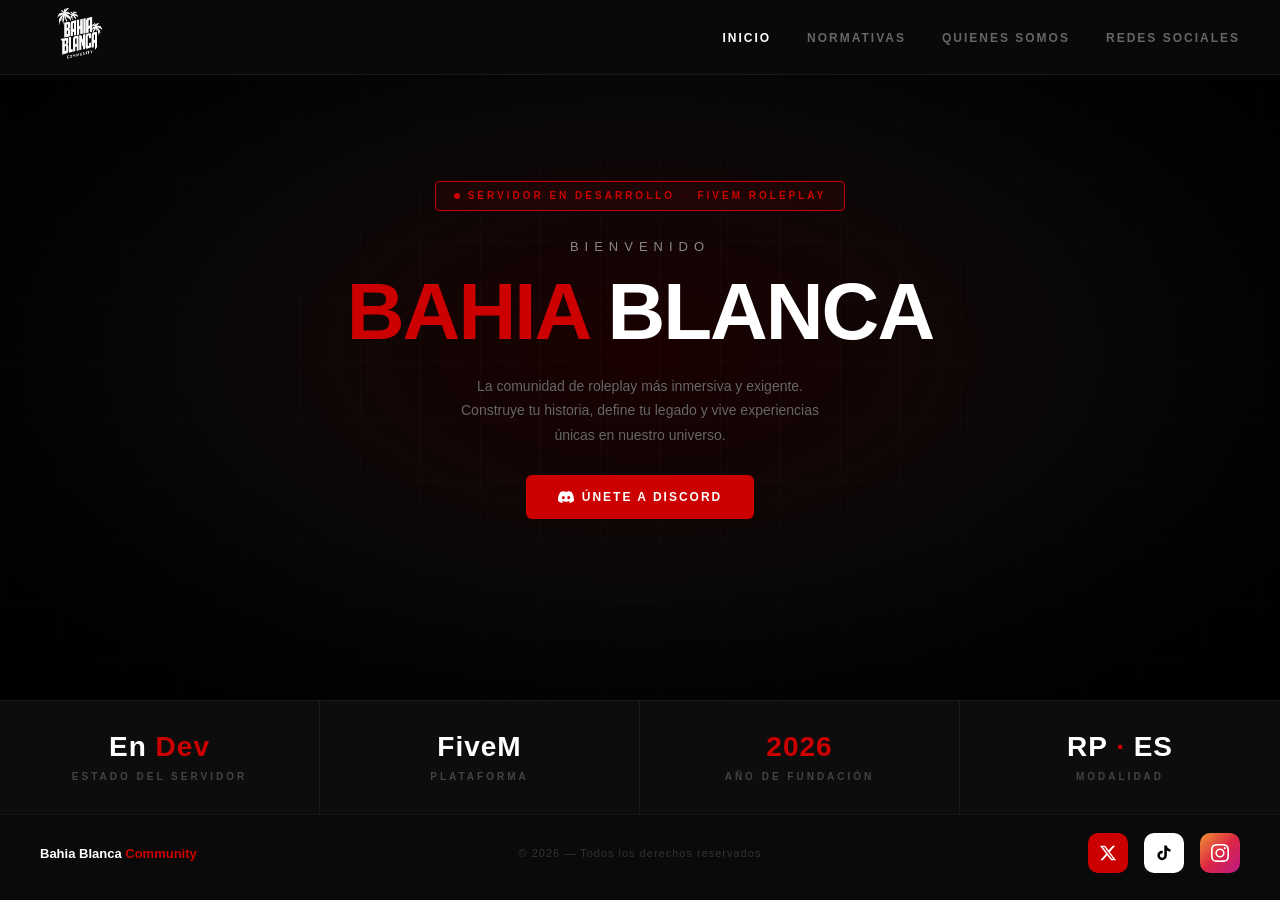
==== Inicio/index.html @ 895e4c61 "upload and create who we are" ====
<!DOCTYPE html>
<html lang="es">

<head>
    <meta charset="UTF-8">
    <meta name="viewport" content="width=device-width, initial-scale=1.0">
    <title>Bahia Blanca Community</title>
    <link rel="stylesheet" href="styles.css">
</head>

<body>

    <!-- ========== NAVBAR ========== -->
    <nav class="navbar">
        <div class="navbar-logo"><img class="server__img" src="images/image.png" alt="Bahia Blanca Community"></div>
        <ul class="navbar-links">
            <li><a href="index.html" class="active">Inicio</a></li>
            <li><a href="normativa3.html" class="inactive">Normativas</a></li>
            <li><a href="quienesSomos.html" class="inactive">Quienes Somos</a></li>
            <li><a href="redes-sociales.html" class="inactive">Redes Sociales</a></li>
        </ul>
    </nav>

    <!-- ========== HERO ========== -->
    <section class="hero">
        <div class="hero-content">

            <!-- Badge -->
            <div class="hero-badge">
                <div class="hero-badge-dot"></div>
                Servidor en desarrollo
                <span class="hero-badge-sep">·</span>
                FiveM Roleplay
            </div>

            <!-- Bienvenido -->
            <p class="hero-welcome">Bienvenido</p>

            <!-- Título -->
            <h1 class="hero-title">
                <span class="red">BAHIA</span> <span class="white">BLANCA</span>
            </h1>

            <!-- Descripción -->
            <p class="hero-desc">
                La comunidad de roleplay más inmersiva y exigente. Construye tu
                historia, define tu legado y vive experiencias únicas en nuestro
                universo.
            </p>

            <!-- Botón -->
            <a href="https://discord.gg/kZRMpbKEH8" class="hero-btn" target="_blank" rel="noopener noreferrer">
                <svg viewBox="0 0 24 24" xmlns="http://www.w3.org/2000/svg">
                    <path
                        d="M20.317 4.37a19.791 19.791 0 0 0-4.885-1.515.074.074 0 0 0-.079.037c-.21.375-.444.864-.608 1.25a18.27 18.27 0 0 0-5.487 0 12.64 12.64 0 0 0-.617-1.25.077.077 0 0 0-.079-.037A19.736 19.736 0 0 0 3.677 4.37a.07.07 0 0 0-.032.027C.533 9.046-.32 13.58.099 18.057c.002.022.015.043.033.055a19.9 19.9 0 0 0 5.993 3.03.078.078 0 0 0 .084-.028c.462-.63.874-1.295 1.226-1.994a.076.076 0 0 0-.041-.106 13.107 13.107 0 0 1-1.872-.892.077.077 0 0 1-.008-.128 10.2 10.2 0 0 0 .372-.292.074.074 0 0 1 .077-.01c3.928 1.793 8.18 1.793 12.062 0a.074.074 0 0 1 .078.01c.12.098.246.198.373.292a.077.077 0 0 1-.006.127 12.299 12.299 0 0 1-1.873.892.077.077 0 0 0-.041.107c.36.698.772 1.362 1.225 1.993a.076.076 0 0 0 .084.028 19.839 19.839 0 0 0 6.002-3.03.077.077 0 0 0 .032-.054c.5-5.177-.838-9.674-3.549-13.66a.061.061 0 0 0-.031-.03zM8.02 15.33c-1.183 0-2.157-1.085-2.157-2.419 0-1.333.956-2.419 2.157-2.419 1.21 0 2.176 1.096 2.157 2.42 0 1.333-.956 2.418-2.157 2.418zm7.975 0c-1.183 0-2.157-1.085-2.157-2.419 0-1.333.955-2.419 2.157-2.419 1.21 0 2.176 1.096 2.157 2.42 0 1.333-.946 2.418-2.157 2.418z" />
                </svg>
                Únete a Discord
            </a>

        </div>
    </section>

    <!-- ========== STATS BAR ========== -->
    <div class="stats-bar">
        <div class="stat-item">
            <div class="stat-value">
                <span class="w">En</span> <span class="r">Dev</span>
            </div>
            <div class="stat-label">Estado del Servidor</div>
        </div>
        <div class="stat-item">
            <div class="stat-value">
                <span class="w">FiveM</span>
            </div>
            <div class="stat-label">Plataforma</div>
        </div>
        <div class="stat-item">
            <div class="stat-value">
                <span class="r">2026</span>
            </div>
            <div class="stat-label">Año de Fundación</div>
        </div>
        <div class="stat-item">
            <div class="stat-value">
                <span class="w">RP</span> <span class="r">·</span> <span class="w">ES</span>
            </div>
            <div class="stat-label">Modalidad</div>
        </div>
    </div>

    <footer class="footer">
        <div class="footer-logo">Bahia Blanca<span> Community</span></div>
        <div class="footer-copy">© 2026 — Todos los derechos reservados</div>
        <div class="footer-socials">
            <a href="https://x.com/BahiaCommunity" target="_blank" class="social-icon twitter">
                <svg viewBox="0 0 24 24" xmlns="http://www.w3.org/2000/svg">
                    <path d="M18.244 2.25h3.308l-7.227 8.26 8.502 11.24H16.17l-5.214-6.817L4.99 21.75H1.68l7.73-8.835L1.254 2.25H8.08l4.713 6.231zm-1.161 17.52h1.833L7.084 4.126H5.117z"/>
                </svg>
            </a>
            <a href="https://www.tiktok.com/@bahiablancacommunity" target="_blank" class="social-icon tiktok">
                <svg viewBox="0 0 24 24" xmlns="http://www.w3.org/2000/svg">
                    <path d="M19.59 6.69a4.83 4.83 0 0 1-3.77-4.25V2h-3.45v13.67a2.89 2.89 0 0 1-2.88 2.5 2.89 2.89 0 0 1-2.89-2.89 2.89 2.89 0 0 1 2.89-2.89c.28 0 .54.04.79.1v-3.5a6.37 6.37 0 0 0-.79-.05A6.34 6.34 0 0 0 3.15 15.2a6.34 6.34 0 0 0 6.34 6.34 6.34 6.34 0 0 0 6.34-6.34V8.73a8.19 8.19 0 0 0 4.76 1.52V6.8a4.84 4.84 0 0 1-1-.11z"/>
                </svg>
            </a>
            <a href="https://www.instagram.com/bahiablancacommunity" target="_blank" class="social-icon instagram">
                <svg viewBox="0 0 24 24" xmlns="http://www.w3.org/2000/svg">
                    <path d="M12 2.163c3.204 0 3.584.012 4.85.07 3.252.148 4.771 1.691 4.919 4.919.058 1.265.069 1.645.069 4.849 0 3.205-.012 3.584-.069 4.849-.149 3.225-1.664 4.771-4.919 4.919-1.266.058-1.644.07-4.85.07-3.204 0-3.584-.012-4.849-.07-3.26-.149-4.771-1.699-4.919-4.92-.058-1.265-.07-1.644-.07-4.849 0-3.204.013-3.583.07-4.849.149-3.227 1.664-4.771 4.919-4.919 1.266-.057 1.645-.069 4.849-.069zM12 0C8.741 0 8.333.014 7.053.072 2.695.272.273 2.69.073 7.052.014 8.333 0 8.741 0 12c0 3.259.014 3.668.072 4.948.2 4.358 2.618 6.78 6.98 6.98C8.333 23.986 8.741 24 12 24c3.259 0 3.668-.014 4.948-.072 4.354-.2 6.782-2.618 6.979-6.98.059-1.28.073-1.689.073-4.948 0-3.259-.014-3.667-.072-4.947-.196-4.354-2.617-6.78-6.979-6.98C15.668.014 15.259 0 12 0zm0 5.838a6.162 6.162 0 1 0 0 12.324 6.162 6.162 0 0 0 0-12.324zM12 16a4 4 0 1 1 0-8 4 4 0 0 1 0 8zm6.406-11.845a1.44 1.44 0 1 0 0 2.881 1.44 1.44 0 0 0 0-2.881z"/>
                </svg>
            </a>
        </div>
    </footer>

<!-- ========== FOOTER ========== 
    <footer class="footer">
        <div class="footer-logo">BahiaBlanca<span>Community</span></div>
        <div class="footer-copy">© 2026 — Todos los derechos reservados</div>
        <div class="footer-links">
            <a href="https://x.com/BahiaCommunity"><img class="rrss__img" src="images/boton-x.png" alt="Normativas"></a>
            <a href="https://www.tiktok.com/@bahiablancacommunity"><img class="rrss__img" src="images/tik-tok.png" alt="Inicio"></a>
            <a href="https://www.instagram.com/bahiablancacommunity"><img class="rrss__img" src="images/instagram.png" alt="Novedades"></a>
        </div>
    </footer>-->

</body>

</html>
---- Inicio/styles.css ----
:root {
    /* ── Colores principales ── */
    --color-primary: #cc0000;
    --color-primary-hover: #aa0000;
    --color-primary-soft: rgba(204, 0, 0, 0.08);
    --color-primary-dark: #550000;

    /* ── Colores de fondo ── */
    --bg-body: #0a0a0a;
    --bg-dark: #0d0d0d;
    --bg-card: #111111;
    --bg-card-hover: #141414;
    --bg-input: #1a1a1a;
    --bg-navbar: rgba(10, 10, 10, 0.95);

    /* ── Colores de borde ── */
    --border-primary: #1a1a1a;
    --border-secondary: #1e1e1e;
    --border-light: #151515;
    --border-input: #2a2a2a;

    /* ── Colores de texto ── */
    --text-white: #ffffff;
    --text-light: #ccc;
    --text-muted: #888;
    --text-dark: #666;
    --text-darker: #555;
    --text-disabled: #444;
    --text-ghost: #333;

    /* ── Colores de severidad ── */
    --color-leve: #f59e0b;
    --color-grave: #f97316;
    --color-muy-grave: #cc0000;

    /* ── Redes sociales ── */
    --color-twitter: #cc0000;
    --color-tiktok: #ffffff;
    --color-instagram-start: #f09433;
    --color-instagram-mid: #dc2743;
    --color-instagram-end: #bc1888;

    /* ── Tipografía ── */
    --font-family: 'Segoe UI', Tahoma, Geneva, Verdana, sans-serif;
    --font-size-xs: 10px;
    --font-size-sm: 11px;
    --font-size-md: 12px;
    --font-size-base: 13px;
    --font-size-lg: 14px;
    --font-size-xl: 15px;
    --font-size-hero: clamp(42px, 7vw, 80px);

    /* ── Espaciado ── */
    --spacing-xs: 4px;
    --spacing-sm: 8px;
    --spacing-md: 12px;
    --spacing-lg: 16px;
    --spacing-xl: 20px;
    --spacing-2xl: 32px;
    --spacing-3xl: 40px;

    /* ── Bordes ── */
    --radius-sm: 4px;
    --radius-md: 6px;
    --radius-lg: 8px;
    --radius-xl: 10px;

    /* ── Navbar ── */
    --navbar-height: 58px;
    --navbar-padding: 18px 40px;

    /* ── Transiciones ── */
    --transition-fast: 0.15s;
    --transition-normal: 0.2s;

    /* ── Sombras ── */
    --shadow-sm: 0 2px 8px rgba(0, 0, 0, 0.3);
    --shadow-md: 0 4px 16px rgba(0, 0, 0, 0.5);
    --shadow-lg: 0 8px 32px rgba(0, 0, 0, 0.6);
}

* {
    margin: 0;
    padding: 0;
    box-sizing: border-box;
}

body {
    height: 100%;
    background-color: var(--bg-body);
    color: var(--text-white);
    font-family: var(--font-family);
    overflow-x: hidden;
}

/* #region INICIO*/

/* ========== NAVBAR ========== */
.navbar {
    position: fixed;
    top: 0;
    left: 0;
    right: 0;
    z-index: 100;
    display: flex;
    align-items: center;
    justify-content: space-between;
    padding: 0 40px;
    height: 75px;
    border-bottom: 1px solid #1a1a1a;
    background-color: rgba(10, 10, 10, 0.95);
    backdrop-filter: blur(8px);
}

.navbar-logo {
    font-size: var(--font-size-xl);
    font-weight: 700;
    letter-spacing: 0.5px;
    color: var(--text-white);
}

.server__img {
    width: 78px;
    height: 78px;
}

.navbar-logo span {
    color: var(--color-primary);
}

.navbar-links {
    display: flex;
    gap: 36px;
    list-style: none;
}

.navbar-links a {
    text-decoration: none;
    font-size: var(--font-size-md);
    font-weight: 700;
    letter-spacing: 2px;
    text-transform: uppercase;
    color: var(--text-white);
    transition: color var(--transition-normal);
}

.navbar-links a:hover {
    color: var(--color-primary);
}

.navbar-links a.active {
    color: var(--text-white);
}

.navbar-links a.inactive {
    color: var(--text-dark);
}

.navbar-links a.inactive:hover {
    color: var(--text-muted);
}

/* ========== HERO ========== */
.hero {
    min-height: calc(100vh - 200px);
    display: flex;
    flex-direction: column;
    align-items: center;
    justify-content: center;
    position: relative;
    text-align: center;
    padding: 0 var(--spacing-xl);
    background: radial-gradient(ellipse at center, #1a0000 0%, var(--bg-body) 55%, #000000 100%);
    overflow: hidden;
}

.hero::before {
    content: '';
    position: absolute;
    inset: 0;
    background-image:
        linear-gradient(rgba(255,255,255,0.015) 1px, transparent 1px),
        linear-gradient(90deg, rgba(255,255,255,0.015) 1px, transparent 1px);
    background-size: 60px 60px;
    pointer-events: none;
}

.hero::after {
    content: '';
    position: absolute;
    inset: 0;
    background: radial-gradient(ellipse at center,
        transparent 30%,
        rgba(0,0,0,0.6) 70%,
        rgba(0,0,0,0.95) 100%);
    pointer-events: none;
}

.hero-content {
    position: relative;
    z-index: 2;
    display: flex;
    flex-direction: column;
    align-items: center;
    gap: var(--spacing-xl);
}

.hero-badge {
    display: inline-flex;
    align-items: center;
    gap: var(--spacing-sm);
    border: 1px solid var(--color-primary);
    background-color: var(--color-primary-soft);
    padding: 7px 18px;
    border-radius: var(--radius-sm);
    font-size: var(--font-size-xs);
    font-weight: 700;
    letter-spacing: 3px;
    text-transform: uppercase;
    color: var(--color-primary);
}

.hero-badge-dot {
    width: 6px;
    height: 6px;
    border-radius: 50%;
    background-color: var(--color-primary);
    animation: pulse 2s infinite;
}

.hero-badge-sep {
    color: var(--color-primary-dark);
    font-size: var(--font-size-md);
}

@keyframes pulse {
    0%, 100% { opacity: 1; transform: scale(1); }
    50%      { opacity: 0.4; transform: scale(0.8); }
}

.hero-welcome {
    font-size: var(--font-size-base);
    font-weight: 400;
    letter-spacing: 6px;
    text-transform: uppercase;
    color: var(--text-muted);
    margin-top: var(--spacing-sm);
}

.hero-title {
    font-size: var(--font-size-hero);
    font-weight: 900;
    line-height: 0.95;
    text-transform: uppercase;
    letter-spacing: -2px;
}

.hero-title .red  { color: var(--color-primary); }
.hero-title .white { color: var(--text-white); }

.hero-desc {
    font-size: var(--font-size-lg);
    color: var(--text-dark);
    max-width: 380px;
    line-height: 1.75;
    margin-top: var(--spacing-xs);
}

.hero-btn {
    display: inline-flex;
    align-items: center;
    gap: var(--spacing-sm);
    margin-top: var(--spacing-sm);
    padding: 14px var(--spacing-2xl);
    background-color: var(--color-primary);
    color: var(--text-white);
    text-decoration: none;
    font-size: var(--font-size-md);
    font-weight: 800;
    letter-spacing: 2px;
    text-transform: uppercase;
    border-radius: var(--radius-md);
    border: none;
    cursor: pointer;
    transition: background-color var(--transition-normal), transform var(--transition-fast);
}

.hero-btn:hover {
    background-color: var(--color-primary-hover);
    transform: translateY(-1px);
}

.hero-btn:active {
    transform: translateY(0);
}

.hero-btn svg {
    width: 16px;
    height: 16px;
    fill: var(--text-white);
}

/* ========== STATS BAR ========== */
.stats-bar {
    display: grid;
    grid-template-columns: repeat(4, 1fr);
    border-top: 1px solid var(--border-primary);
    background-color: var(--bg-dark);
}

.stat-item {
    display: flex;
    flex-direction: column;
    align-items: center;
    justify-content: center;
    padding: var(--spacing-2xl) var(--spacing-xl);
    border-right: 1px solid var(--border-primary);
    gap: var(--spacing-sm);
}

.stat-item:last-child {
    border-right: none;
}

.stat-value {
    font-size: 28px;
    font-weight: 900;
    letter-spacing: 1px;
    line-height: 1;
}

.stat-value .w { color: var(--text-white); }
.stat-value .r { color: var(--color-primary); }

.stat-label {
    font-size: var(--font-size-xs);
    font-weight: 600;
    letter-spacing: 3px;
    text-transform: uppercase;
    color: var(--text-disabled);
    margin-top: 2px;
}

/* #endregion */

/* #region FOOTER */

/* ========== FOOTER ========== */
.footer {
    display: flex;
    align-items: center;
    justify-content: space-between;
    padding: var(--navbar-padding);
    border-top: 1px solid var(--border-light);
    background-color: var(--bg-body);
}

.footer-logo {
    font-size: var(--font-size-base);
    font-weight: 700;
    color: var(--text-white);
    flex: 1;
    text-align: left;
}

.footer-logo span {
    color: var(--color-primary);
}

.footer-copy {
    font-size: var(--font-size-sm);
    color: var(--text-ghost);
    letter-spacing: 1px;
    flex: 1;
    text-align: center;
}

.footer-socials {
    display: flex;
    align-items: center;
    gap: var(--spacing-lg);
    flex: 1;
    justify-content: flex-end;
}

.social-icon {
    width: 40px;
    height: 40px;
    border-radius: var(--radius-xl);
    display: flex;
    align-items: center;
    justify-content: center;
    transition: transform var(--transition-normal), box-shadow var(--transition-normal);
    text-decoration: none;
}

.social-icon:hover {
    transform: translateY(-2px);
    box-shadow: var(--shadow-md);
}

.social-icon svg {
    width: 18px;
    height: 18px;
}

.social-icon.twitter {
    background-color: var(--color-twitter);
}

.social-icon.twitter svg {
    fill: var(--text-white);
}

.social-icon.tiktok {
    background-color: var(--color-tiktok);
}

.social-icon.tiktok svg {
    fill: #000000;
}

.social-icon.instagram {
    background: linear-gradient(135deg,
        var(--color-instagram-start),
        var(--color-instagram-mid),
        var(--color-instagram-end));
}

.social-icon.instagram svg {
    fill: var(--text-white);
}

/* #endregion */
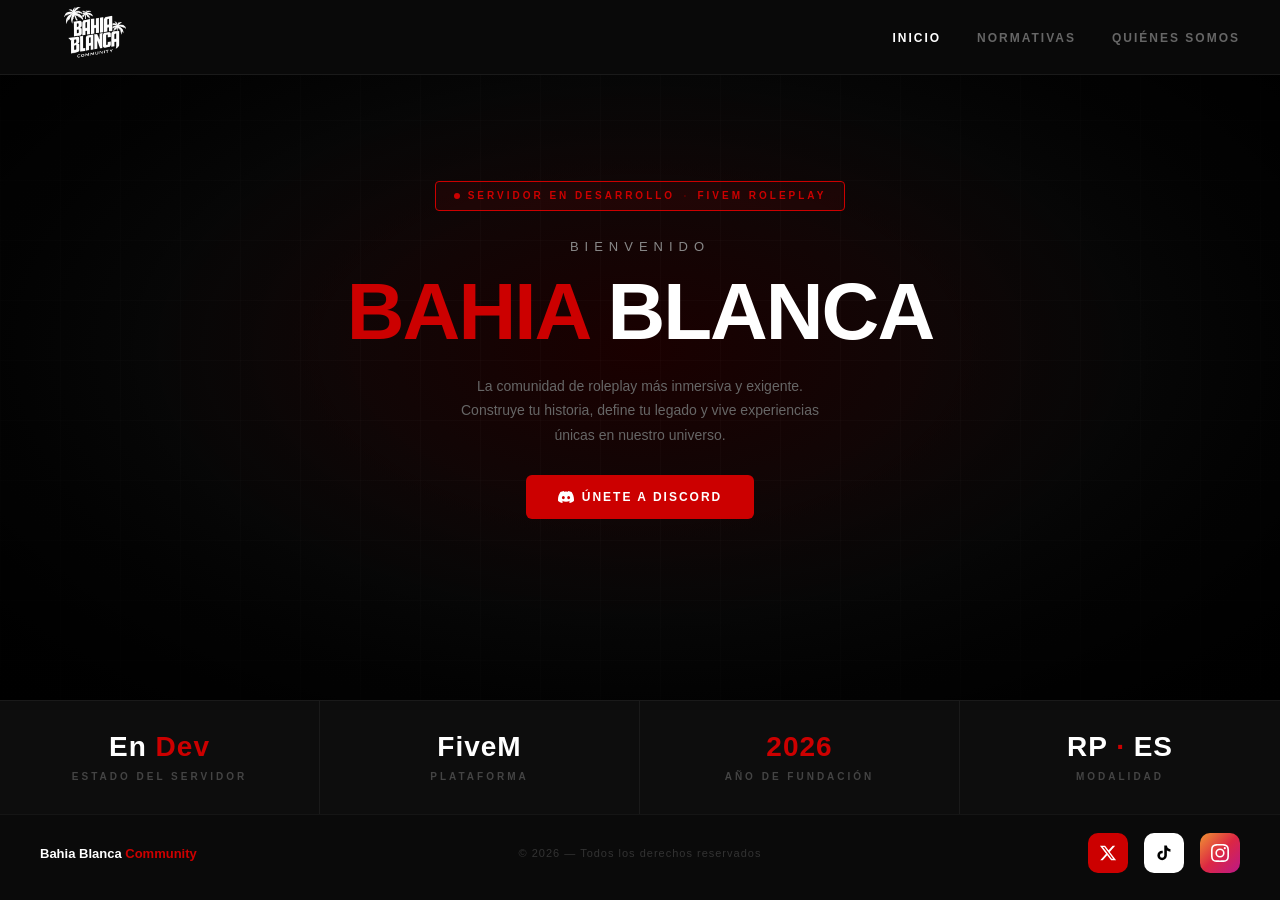
==== commit a719ead2: "upload website" ====
--- a/Inicio/index.html
+++ b/Inicio/index.html
@@ -12,12 +12,11 @@
 
     <!-- ========== NAVBAR ========== -->
     <nav class="navbar">
-        <div class="navbar-logo"><img class="server__img" src="images/image.png" alt="Bahia Blanca Community"></div>
+        <div><img class="server__img" src="images/image.png" alt="Bahia Blanca Community"></div>
         <ul class="navbar-links">
             <li><a href="index.html" class="active">Inicio</a></li>
             <li><a href="normativa3.html" class="inactive">Normativas</a></li>
-            <li><a href="quienesSomos.html" class="inactive">Quienes Somos</a></li>
-            <li><a href="redes-sociales.html" class="inactive">Redes Sociales</a></li>
+            <li><a href="quienesSomos.html" class="inactive">Quiénes Somos</a></li>
         </ul>
     </nav>
 
--- a/Inicio/styles.css
+++ b/Inicio/styles.css
@@ -112,20 +112,9 @@
     backdrop-filter: blur(8px);
 }
 
-.navbar-logo {
-    font-size: var(--font-size-xl);
-    font-weight: 700;
-    letter-spacing: 0.5px;
-    color: var(--text-white);
-}
-
 .server__img {
-    width: 78px;
+    width: 108px;
     height: 78px;
-}
-
-.navbar-logo span {
-    color: var(--color-primary);
 }
 
 .navbar-links {
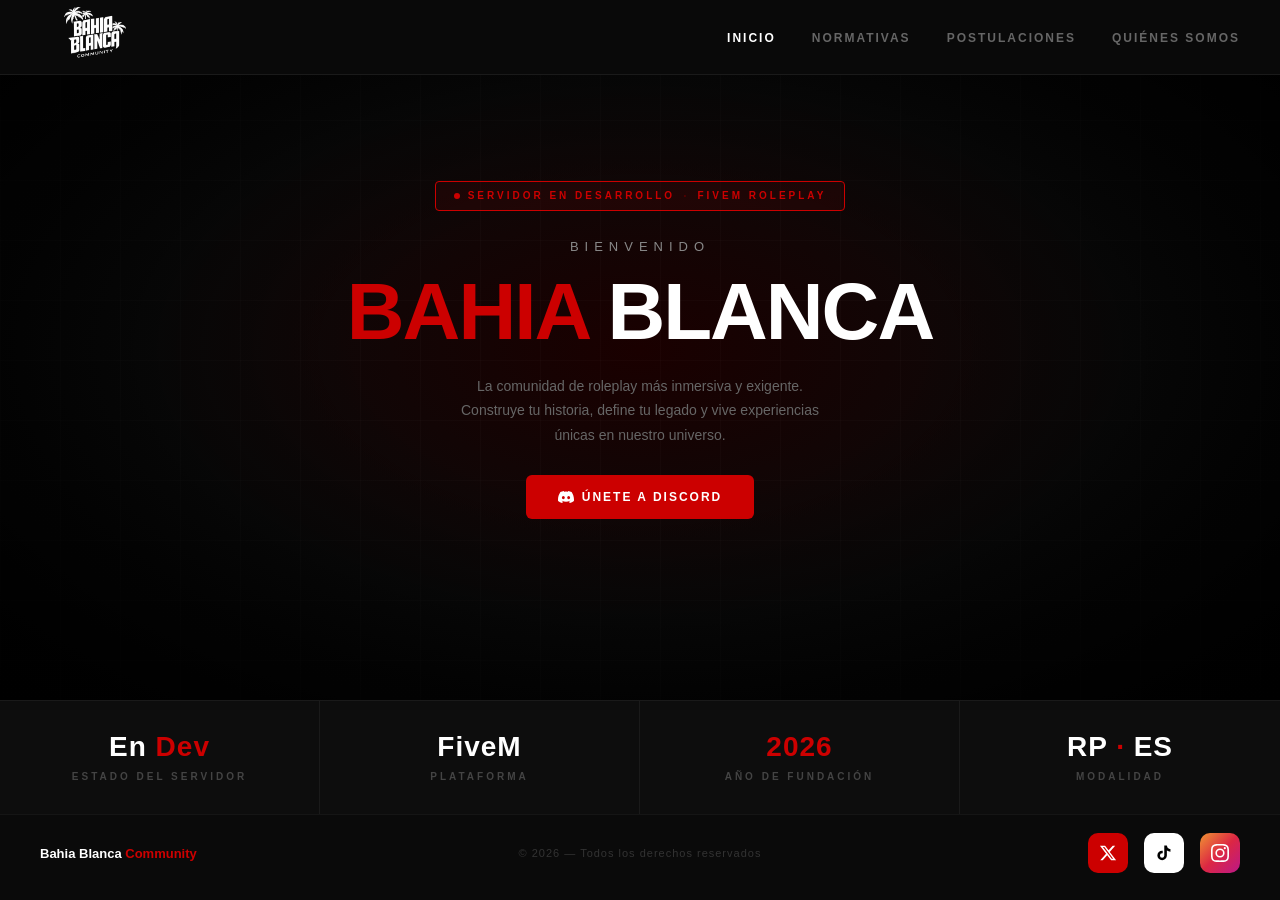
==== commit acae728d: "upload website" ====
--- a/Inicio/index.html
+++ b/Inicio/index.html
@@ -1,3 +1,11 @@
+<!--
+    ╔══════════════════════════════════════════╗
+    ║  Bahia Blanca Community                  ║
+    ║  Desarrollado por: Reckless              ║
+    ║  © 2026 Todos los derechos reservados    ║
+    ║  Prohibida su copia sin autorización     ║
+    ╚══════════════════════════════════════════╝
+-->
 <!DOCTYPE html>
 <html lang="es">
 
@@ -12,43 +20,46 @@
 
     <!-- ========== NAVBAR ========== -->
     <nav class="navbar">
-        <div><img class="server__img" src="images/image.png" alt="Bahia Blanca Community"></div>
-        <ul class="navbar-links">
-            <li><a href="index.html" class="active">Inicio</a></li>
-            <li><a href="normativa3.html" class="inactive">Normativas</a></li>
-            <li><a href="quienesSomos.html" class="inactive">Quiénes Somos</a></li>
+        <div class="navbar__logo">
+            <img class="navbar__logo-img" src="images/image.png" alt="Bahia Blanca Community">
+        </div>
+        <ul class="navbar__links">
+            <li><a href="index.html" class="navbar__link navbar__link--active">Inicio</a></li>
+            <li><a href="normativa.html" class="navbar__link navbar__link--inactive">Normativas</a></li>
+            <li><a href="postulaciones.html" class="navbar__link navbar__link--inactive">Postulaciones</a></li>
+            <li><a href="quienesSomos.html" class="navbar__link navbar__link--inactive">Quiénes Somos</a></li>
         </ul>
     </nav>
 
     <!-- ========== HERO ========== -->
     <section class="hero">
-        <div class="hero-content">
+        <div class="hero__content">
 
             <!-- Badge -->
-            <div class="hero-badge">
-                <div class="hero-badge-dot"></div>
+            <div class="hero__badge">
+                <div class="hero__badge-dot"></div>
                 Servidor en desarrollo
-                <span class="hero-badge-sep">·</span>
+                <span class="hero__badge-sep">·</span>
                 FiveM Roleplay
             </div>
 
             <!-- Bienvenido -->
-            <p class="hero-welcome">Bienvenido</p>
+            <p class="hero__welcome">Bienvenido</p>
 
             <!-- Título -->
-            <h1 class="hero-title">
-                <span class="red">BAHIA</span> <span class="white">BLANCA</span>
+            <h1 class="hero__title">
+                <span class="hero__title--red">BAHIA</span> <span class="hero__title--white">BLANCA</span>
             </h1>
 
             <!-- Descripción -->
-            <p class="hero-desc">
+            <p class="hero__desc">
                 La comunidad de roleplay más inmersiva y exigente. Construye tu
                 historia, define tu legado y vive experiencias únicas en nuestro
                 universo.
             </p>
 
             <!-- Botón -->
-            <a href="https://discord.gg/kZRMpbKEH8" class="hero-btn" target="_blank" rel="noopener noreferrer">
+            <a href="https://discord.gg/kZRMpbKEH8" class="hero__btn" target="_blank" rel="noopener noreferrer">
                 <svg viewBox="0 0 24 24" xmlns="http://www.w3.org/2000/svg">
                     <path
                         d="M20.317 4.37a19.791 19.791 0 0 0-4.885-1.515.074.074 0 0 0-.079.037c-.21.375-.444.864-.608 1.25a18.27 18.27 0 0 0-5.487 0 12.64 12.64 0 0 0-.617-1.25.077.077 0 0 0-.079-.037A19.736 19.736 0 0 0 3.677 4.37a.07.07 0 0 0-.032.027C.533 9.046-.32 13.58.099 18.057c.002.022.015.043.033.055a19.9 19.9 0 0 0 5.993 3.03.078.078 0 0 0 .084-.028c.462-.63.874-1.295 1.226-1.994a.076.076 0 0 0-.041-.106 13.107 13.107 0 0 1-1.872-.892.077.077 0 0 1-.008-.128 10.2 10.2 0 0 0 .372-.292.074.074 0 0 1 .077-.01c3.928 1.793 8.18 1.793 12.062 0a.074.074 0 0 1 .078.01c.12.098.246.198.373.292a.077.077 0 0 1-.006.127 12.299 12.299 0 0 1-1.873.892.077.077 0 0 0-.041.107c.36.698.772 1.362 1.225 1.993a.076.076 0 0 0 .084.028 19.839 19.839 0 0 0 6.002-3.03.077.077 0 0 0 .032-.054c.5-5.177-.838-9.674-3.549-13.66a.061.061 0 0 0-.031-.03zM8.02 15.33c-1.183 0-2.157-1.085-2.157-2.419 0-1.333.956-2.419 2.157-2.419 1.21 0 2.176 1.096 2.157 2.42 0 1.333-.956 2.418-2.157 2.418zm7.975 0c-1.183 0-2.157-1.085-2.157-2.419 0-1.333.955-2.419 2.157-2.419 1.21 0 2.176 1.096 2.157 2.42 0 1.333-.946 2.418-2.157 2.418z" />
@@ -60,48 +71,49 @@
     </section>
 
     <!-- ========== STATS BAR ========== -->
-    <div class="stats-bar">
-        <div class="stat-item">
-            <div class="stat-value">
-                <span class="w">En</span> <span class="r">Dev</span>
+    <div class="stats">
+        <div class="stats__item">
+            <div class="stats__value">
+                <span class="stats__value--white">En</span> <span class="stats__value--red">Dev</span>
             </div>
-            <div class="stat-label">Estado del Servidor</div>
+            <div class="stats__label">Estado del Servidor</div>
         </div>
-        <div class="stat-item">
-            <div class="stat-value">
-                <span class="w">FiveM</span>
+        <div class="stats__item">
+            <div class="stats__value">
+                <span class="stats__value--white">FiveM</span>
             </div>
-            <div class="stat-label">Plataforma</div>
+            <div class="stats__label">Plataforma</div>
         </div>
-        <div class="stat-item">
-            <div class="stat-value">
-                <span class="r">2026</span>
+        <div class="stats__item">
+            <div class="stats__value">
+                <span class="stats__value--red">2026</span>
             </div>
-            <div class="stat-label">Año de Fundación</div>
+            <div class="stats__label">Año de Fundación</div>
         </div>
-        <div class="stat-item">
-            <div class="stat-value">
-                <span class="w">RP</span> <span class="r">·</span> <span class="w">ES</span>
+        <div class="stats__item">
+            <div class="stats__value">
+                <span class="stats__value--white">RP</span> <span class="stats__value--red">·</span> <span class="stats__value--white">ES</span>
             </div>
-            <div class="stat-label">Modalidad</div>
+            <div class="stats__label">Modalidad</div>
         </div>
     </div>
 
+    <!-- ========== FOOTER ========== -->
     <footer class="footer">
-        <div class="footer-logo">Bahia Blanca<span> Community</span></div>
-        <div class="footer-copy">© 2026 — Todos los derechos reservados</div>
-        <div class="footer-socials">
-            <a href="https://x.com/BahiaCommunity" target="_blank" class="social-icon twitter">
+        <div class="footer__logo">Bahia Blanca<span class="footer__logo--highlight"> Community</span></div>
+        <div class="footer__copy">© 2026 — Todos los derechos reservados</div>
+        <div class="footer__socials">
+            <a href="https://x.com/BahiaCommunity" target="_blank" class="footer__social footer__social--twitter">
                 <svg viewBox="0 0 24 24" xmlns="http://www.w3.org/2000/svg">
                     <path d="M18.244 2.25h3.308l-7.227 8.26 8.502 11.24H16.17l-5.214-6.817L4.99 21.75H1.68l7.73-8.835L1.254 2.25H8.08l4.713 6.231zm-1.161 17.52h1.833L7.084 4.126H5.117z"/>
                 </svg>
             </a>
-            <a href="https://www.tiktok.com/@bahiablancacommunity" target="_blank" class="social-icon tiktok">
+            <a href="https://www.tiktok.com/@bahiablancacommunity" target="_blank" class="footer__social footer__social--tiktok">
                 <svg viewBox="0 0 24 24" xmlns="http://www.w3.org/2000/svg">
                     <path d="M19.59 6.69a4.83 4.83 0 0 1-3.77-4.25V2h-3.45v13.67a2.89 2.89 0 0 1-2.88 2.5 2.89 2.89 0 0 1-2.89-2.89 2.89 2.89 0 0 1 2.89-2.89c.28 0 .54.04.79.1v-3.5a6.37 6.37 0 0 0-.79-.05A6.34 6.34 0 0 0 3.15 15.2a6.34 6.34 0 0 0 6.34 6.34 6.34 6.34 0 0 0 6.34-6.34V8.73a8.19 8.19 0 0 0 4.76 1.52V6.8a4.84 4.84 0 0 1-1-.11z"/>
                 </svg>
             </a>
-            <a href="https://www.instagram.com/bahiablancacommunity" target="_blank" class="social-icon instagram">
+            <a href="https://www.instagram.com/bahiablancacommunity" target="_blank" class="footer__social footer__social--instagram">
                 <svg viewBox="0 0 24 24" xmlns="http://www.w3.org/2000/svg">
                     <path d="M12 2.163c3.204 0 3.584.012 4.85.07 3.252.148 4.771 1.691 4.919 4.919.058 1.265.069 1.645.069 4.849 0 3.205-.012 3.584-.069 4.849-.149 3.225-1.664 4.771-4.919 4.919-1.266.058-1.644.07-4.85.07-3.204 0-3.584-.012-4.849-.07-3.26-.149-4.771-1.699-4.919-4.92-.058-1.265-.07-1.644-.07-4.849 0-3.204.013-3.583.07-4.849.149-3.227 1.664-4.771 4.919-4.919 1.266-.057 1.645-.069 4.849-.069zM12 0C8.741 0 8.333.014 7.053.072 2.695.272.273 2.69.073 7.052.014 8.333 0 8.741 0 12c0 3.259.014 3.668.072 4.948.2 4.358 2.618 6.78 6.98 6.98C8.333 23.986 8.741 24 12 24c3.259 0 3.668-.014 4.948-.072 4.354-.2 6.782-2.618 6.979-6.98.059-1.28.073-1.689.073-4.948 0-3.259-.014-3.667-.072-4.947-.196-4.354-2.617-6.78-6.979-6.98C15.668.014 15.259 0 12 0zm0 5.838a6.162 6.162 0 1 0 0 12.324 6.162 6.162 0 0 0 0-12.324zM12 16a4 4 0 1 1 0-8 4 4 0 0 1 0 8zm6.406-11.845a1.44 1.44 0 1 0 0 2.881 1.44 1.44 0 0 0 0-2.881z"/>
                 </svg>
@@ -109,17 +121,6 @@
         </div>
     </footer>
 
-<!-- ========== FOOTER ========== 
-    <footer class="footer">
-        <div class="footer-logo">BahiaBlanca<span>Community</span></div>
-        <div class="footer-copy">© 2026 — Todos los derechos reservados</div>
-        <div class="footer-links">
-            <a href="https://x.com/BahiaCommunity"><img class="rrss__img" src="images/boton-x.png" alt="Normativas"></a>
-            <a href="https://www.tiktok.com/@bahiablancacommunity"><img class="rrss__img" src="images/tik-tok.png" alt="Inicio"></a>
-            <a href="https://www.instagram.com/bahiablancacommunity"><img class="rrss__img" src="images/instagram.png" alt="Novedades"></a>
-        </div>
-    </footer>-->
-
 </body>
 
 </html>
--- a/Inicio/styles.css
+++ b/Inicio/styles.css
@@ -1,3 +1,11 @@
+/*
+     ╔══════════════════════════════════════════╗
+    ║  Bahia Blanca Community                  ║
+    ║  Desarrollado por: Reckless              ║
+    ║  © 2026 Todos los derechos reservados    ║
+    ║  Prohibida su copia sin autorización     ║
+    ╚══════════════════════════════════════════╝
+*/
 :root {
     /* ── Colores principales ── */
     --color-primary: #cc0000;
@@ -79,6 +87,7 @@
     --shadow-lg: 0 8px 32px rgba(0, 0, 0, 0.6);
 }
 
+/* ========== BODY ========== */
 * {
     margin: 0;
     padding: 0;
@@ -93,7 +102,7 @@
     overflow-x: hidden;
 }
 
-/* #region INICIO*/
+/* #region INICIO */
 
 /* ========== NAVBAR ========== */
 .navbar {
@@ -112,18 +121,18 @@
     backdrop-filter: blur(8px);
 }
 
-.server__img {
+.navbar__logo-img {
     width: 108px;
     height: 78px;
 }
 
-.navbar-links {
+.navbar__links {
     display: flex;
     gap: 36px;
     list-style: none;
 }
 
-.navbar-links a {
+.navbar__link {
     text-decoration: none;
     font-size: var(--font-size-md);
     font-weight: 700;
@@ -133,19 +142,19 @@
     transition: color var(--transition-normal);
 }
 
-.navbar-links a:hover {
+.navbar__link:hover {
     color: var(--color-primary);
 }
 
-.navbar-links a.active {
+.navbar__link--active {
     color: var(--text-white);
 }
 
-.navbar-links a.inactive {
+.navbar__link--inactive {
     color: var(--text-dark);
 }
 
-.navbar-links a.inactive:hover {
+.navbar__link--inactive:hover {
     color: var(--text-muted);
 }
 
@@ -185,7 +194,7 @@
     pointer-events: none;
 }
 
-.hero-content {
+.hero__content {
     position: relative;
     z-index: 2;
     display: flex;
@@ -194,7 +203,7 @@
     gap: var(--spacing-xl);
 }
 
-.hero-badge {
+.hero__badge {
     display: inline-flex;
     align-items: center;
     gap: var(--spacing-sm);
@@ -209,7 +218,7 @@
     color: var(--color-primary);
 }
 
-.hero-badge-dot {
+.hero__badge-dot {
     width: 6px;
     height: 6px;
     border-radius: 50%;
@@ -217,7 +226,7 @@
     animation: pulse 2s infinite;
 }
 
-.hero-badge-sep {
+.hero__badge-sep {
     color: var(--color-primary-dark);
     font-size: var(--font-size-md);
 }
@@ -227,7 +236,7 @@
     50%      { opacity: 0.4; transform: scale(0.8); }
 }
 
-.hero-welcome {
+.hero__welcome {
     font-size: var(--font-size-base);
     font-weight: 400;
     letter-spacing: 6px;
@@ -236,7 +245,7 @@
     margin-top: var(--spacing-sm);
 }
 
-.hero-title {
+.hero__title {
     font-size: var(--font-size-hero);
     font-weight: 900;
     line-height: 0.95;
@@ -244,10 +253,10 @@
     letter-spacing: -2px;
 }
 
-.hero-title .red  { color: var(--color-primary); }
-.hero-title .white { color: var(--text-white); }
-
-.hero-desc {
+.hero__title--red  { color: var(--color-primary); }
+.hero__title--white { color: var(--text-white); }
+
+.hero__desc {
     font-size: var(--font-size-lg);
     color: var(--text-dark);
     max-width: 380px;
@@ -255,7 +264,7 @@
     margin-top: var(--spacing-xs);
 }
 
-.hero-btn {
+.hero__btn {
     display: inline-flex;
     align-items: center;
     gap: var(--spacing-sm);
@@ -274,30 +283,30 @@
     transition: background-color var(--transition-normal), transform var(--transition-fast);
 }
 
-.hero-btn:hover {
+.hero__btn:hover {
     background-color: var(--color-primary-hover);
     transform: translateY(-1px);
 }
 
-.hero-btn:active {
+.hero__btn:active {
     transform: translateY(0);
 }
 
-.hero-btn svg {
+.hero__btn svg {
     width: 16px;
     height: 16px;
     fill: var(--text-white);
 }
 
 /* ========== STATS BAR ========== */
-.stats-bar {
+.stats {
     display: grid;
     grid-template-columns: repeat(4, 1fr);
     border-top: 1px solid var(--border-primary);
     background-color: var(--bg-dark);
 }
 
-.stat-item {
+.stats__item {
     display: flex;
     flex-direction: column;
     align-items: center;
@@ -307,21 +316,21 @@
     gap: var(--spacing-sm);
 }
 
-.stat-item:last-child {
+.stats__item:last-child {
     border-right: none;
 }
 
-.stat-value {
+.stats__value {
     font-size: 28px;
     font-weight: 900;
     letter-spacing: 1px;
     line-height: 1;
 }
 
-.stat-value .w { color: var(--text-white); }
-.stat-value .r { color: var(--color-primary); }
-
-.stat-label {
+.stats__value--white { color: var(--text-white); }
+.stats__value--red   { color: var(--color-primary); }
+
+.stats__label {
     font-size: var(--font-size-xs);
     font-weight: 600;
     letter-spacing: 3px;
@@ -344,7 +353,7 @@
     background-color: var(--bg-body);
 }
 
-.footer-logo {
+.footer__logo {
     font-size: var(--font-size-base);
     font-weight: 700;
     color: var(--text-white);
@@ -352,11 +361,11 @@
     text-align: left;
 }
 
-.footer-logo span {
+.footer__logo--highlight {
     color: var(--color-primary);
 }
 
-.footer-copy {
+.footer__copy {
     font-size: var(--font-size-sm);
     color: var(--text-ghost);
     letter-spacing: 1px;
@@ -364,7 +373,7 @@
     text-align: center;
 }
 
-.footer-socials {
+.footer__socials {
     display: flex;
     align-items: center;
     gap: var(--spacing-lg);
@@ -372,7 +381,7 @@
     justify-content: flex-end;
 }
 
-.social-icon {
+.footer__social {
     width: 40px;
     height: 40px;
     border-radius: var(--radius-xl);
@@ -383,40 +392,40 @@
     text-decoration: none;
 }
 
-.social-icon:hover {
+.footer__social:hover {
     transform: translateY(-2px);
     box-shadow: var(--shadow-md);
 }
 
-.social-icon svg {
+.footer__social svg {
     width: 18px;
     height: 18px;
 }
 
-.social-icon.twitter {
+.footer__social--twitter {
     background-color: var(--color-twitter);
 }
 
-.social-icon.twitter svg {
+.footer__social--twitter svg {
     fill: var(--text-white);
 }
 
-.social-icon.tiktok {
+.footer__social--tiktok {
     background-color: var(--color-tiktok);
 }
 
-.social-icon.tiktok svg {
+.footer__social--tiktok svg {
     fill: #000000;
 }
 
-.social-icon.instagram {
+.footer__social--instagram {
     background: linear-gradient(135deg,
         var(--color-instagram-start),
         var(--color-instagram-mid),
         var(--color-instagram-end));
 }
 
-.social-icon.instagram svg {
+.footer__social--instagram svg {
     fill: var(--text-white);
 }
 
